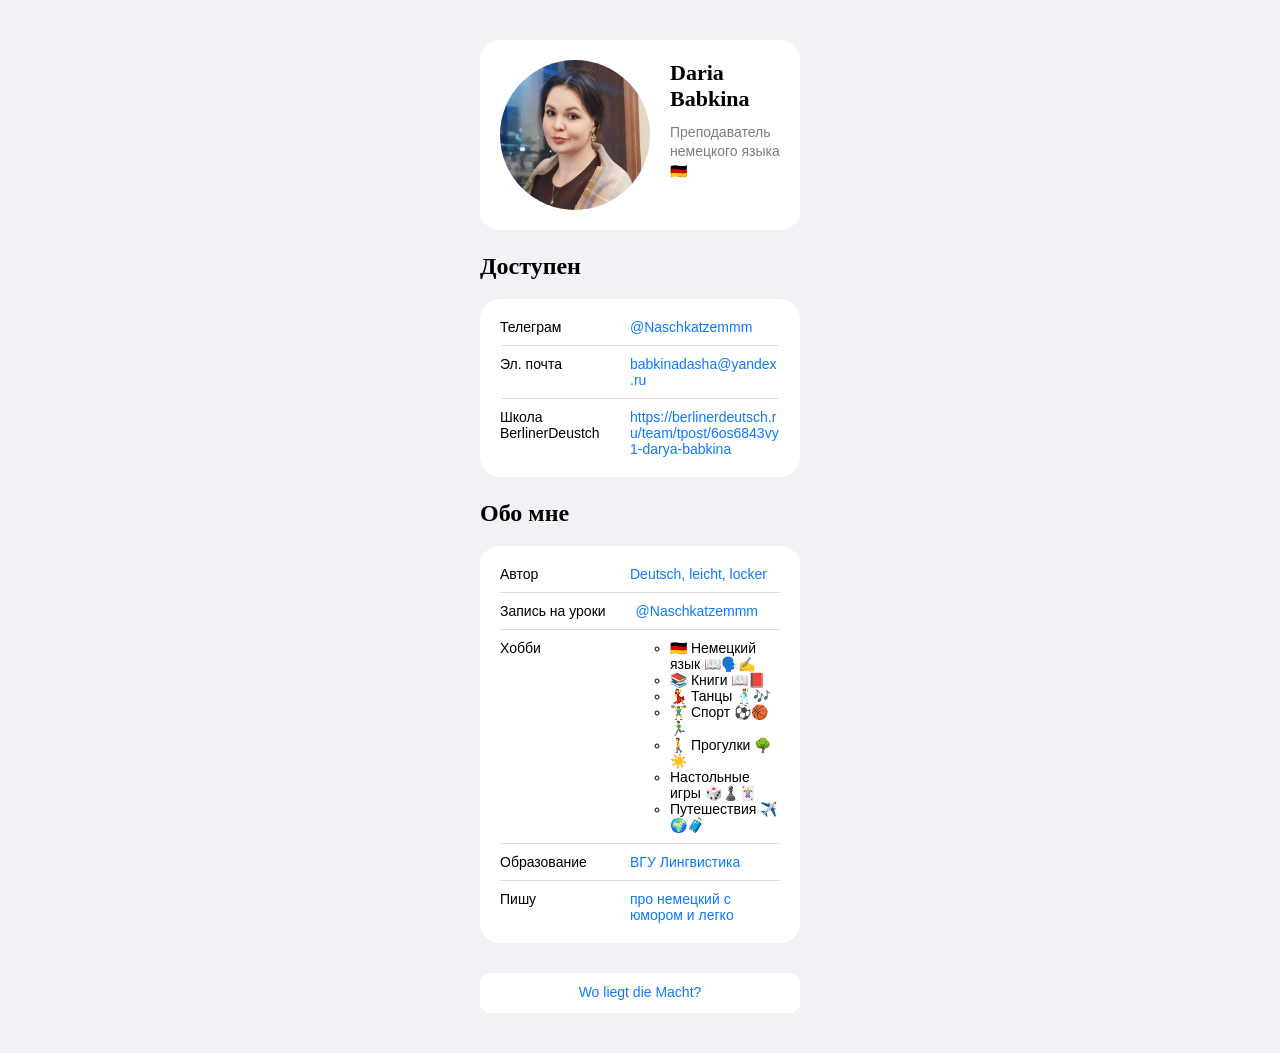
==== index.html @ f6b87186 "File for my page" ====
<!DOCTYPE html>
<html lang="en">
  <head>
    <meta charset="UTF-8" />
    <meta http-equiv="X-UA-Compatible" content="IE=edge" />
    <meta name="viewport" content="width=device-width, initial-scale=1.0" />
    <link href="./normalize.css" rel="stylesheet" />
    <link href="./ios.css" rel="stylesheet" />
    <title>Document</title>
  </head>
  <body>
    <header class="header">
      <img src="./ich.jpg" alt="avatar" class="header__avatar" />
      <div class="header__textContainer">
        <h1 class="header__title">Daria Babkina</h1>
        <h3 class="header__subtitle">Преподаватель немецкого языка🇩🇪</h3>
      </div>
    </header>
    <main>
      <section class="links">
        <h2 class="links__header">Доступен</h2>
        <ul class="links__container">
          <li class="links__link">
            <p class="links__title">Телеграм</p>
            <a class="linsk__link" href="@Naschkatzemmm">@Naschkatzemmm</a>
          </li>
          <li class="links__link">
            <p class="links__title">Эл. почта</p>
            <a class="linsk__link" href="@Naschkatzemmm"
              >babkinadasha@yandex.ru</a
            >
          </li>
          <li class="links__link">
            <p class="links__title">Школа BerlinerDeustch</p>
            <a class="linsk__link" href="@Naschkatzemmm"
              >https://berlinerdeutsch.ru/team/tpost/6os6843vy1-darya-babkina</a
            >
          </li>
        </ul>
      </section>
      <section class="links">
        <h2 class="links__header">Обо мне</h2>
        <ul class="links__container">
          <li class="links__link">
            <p class="links__title">Автор</p>
            <a class="linsk__link" href="@deutsch_leicht_locker">Deutsch, leicht, locker</a>
          </li>
          <li class="links__link">
            <p class="links__title">Запись на уроки</p>
            <a class="linsk__link" href="@Naschkatzemmm">@Naschkatzemmm</a>
          </li>
          <li class="links__link">
            <p class="links__title">Хобби</p>
            <ul>
              <li>🇩🇪 Немецкий язык 📖🗣️✍️</li>
              <li>📚 Книги 📖📕</li>
              <li>💃 Танцы 🕺🎶</li>
              <li>🏋️‍♂️ Спорт ⚽🏀🏃‍♂️</li>
              <li>🚶 Прогулки 🌳☀️</li>
              <li>Настольные игры 🎲♟️🃏</li>
              <li>Путешествия ✈️ 🌍🧳</li>
            </ul>
          </li>
          <li class="links__link">
            <p class="links__title">Образование</p>
            <a class="linsk__link" href="@Naschkatzemmm">ВГУ Лингвистика</a>
          </li>
          <li class="links__link">
            <p class="links__title">Пишу</p>
            <a class="linsk__link" href="@deutsch_leicht_locker">про немецкий с юмором и легко</a>
          </li>
        </ul>
      </section>
    </main>
   <footer>
      <button type = "button" class="button-link" href=""> Wo liegt die Macht?  </button>
    </footer>
    <script type="text/javascript" src="js.js"></script>
  </body>
</html>
---- ios.css ----
body {
  font-family: "Helvetica";
  background-color: #f2f1f6;
  color: #000000;
  display: flex;
  flex-direction: column;
  justify-content: center;
  align-items: center;
}

.header {
  box-sizing: border-box;
  margin: 40px 0 20px 0;
  display: flex;

  width: 320px;
  column-gap: 20px;
  row-gap: 10px;
  border-radius: 20px;
  padding: 20px;
  background-color: #ffffff;
}

.header__textContainer {
  display: flex;
  flex-direction: column;
  gap: 10px;
}

.header__avatar {
  border-radius: 50%;
  width: 150px;
  height: 150px;
}

.header__title {
  margin: 0;
  font-weight: 700;
  font-size: 22px;
  line-height: 1.2;
  font-family: "Helvetica Neue";
  align-items: center;
}

.header__subtitle {
  color: #7d7d7f;
  font-weight: 400;
  font-size: 14px;
  line-height: 1.4;
  margin: 0;
}

.links {
  width: 320px;
  margin-bottom: 20px;
}

.links__header {
  font-size: 24px;
  line-height: 1.4;
  margin: 0 0 15px 0;
  font-family: "Helvetica Neue";
}

.links__container {
  list-style-type: none;
  background: #ffffff;
  border-radius: 20px;
  display: flex;
  flex-direction: column;
  align-items: flex-start;
  padding: 20px 20px 10px;
  gap: 10px;
  flex: none;
  order: 1;
  flex-grow: 0;
  box-sizing: border-box;
  margin: 0;
}

.links__link,
.links__title {
  font-size: 14px;
  font-size: 1.4;
}

.links__link {
  display: flex;
  flex-direction: row;
  align-items: flex-start;
  padding: 0px 0px 10px;
  gap: 30px;
  border-bottom: 1px solid #dedede;
  width: 280px;
}

.links__link:last-child {
  border-bottom: none;
}

.linsk__link,
.links__link:visited {
  text-decoration: none;
  color: #0c79ff;
}

.links__title {
  margin: 0;
  min-width: 100px;
}

footer {
  margin: 0 0 40px 0;
}
.button-link {
  margin-top: 10px;
  box-sizing: border-box;
  display: flex;
  flex-direction: row;
  justify-content: center;
  align-items: center;
  padding: 10px;
  width: 320px;
  background: #ffffff;
  border-radius: 10px;

  font-size: 14px;
  line-height: 1.4;

  color: #0c79ff;
  text-decoration: none;
}

button {
  border: 0;
}

.linsk__link {
  word-break: break-word; /* Позволяет разрывать слова */
  overflow-wrap: break-word; /* Альтернативный вариант */
  display: block; /* Чтобы ссылка занимала всю ширину родительского контейнера */
  max-width: 100%; /* Ограничение ширины */
}
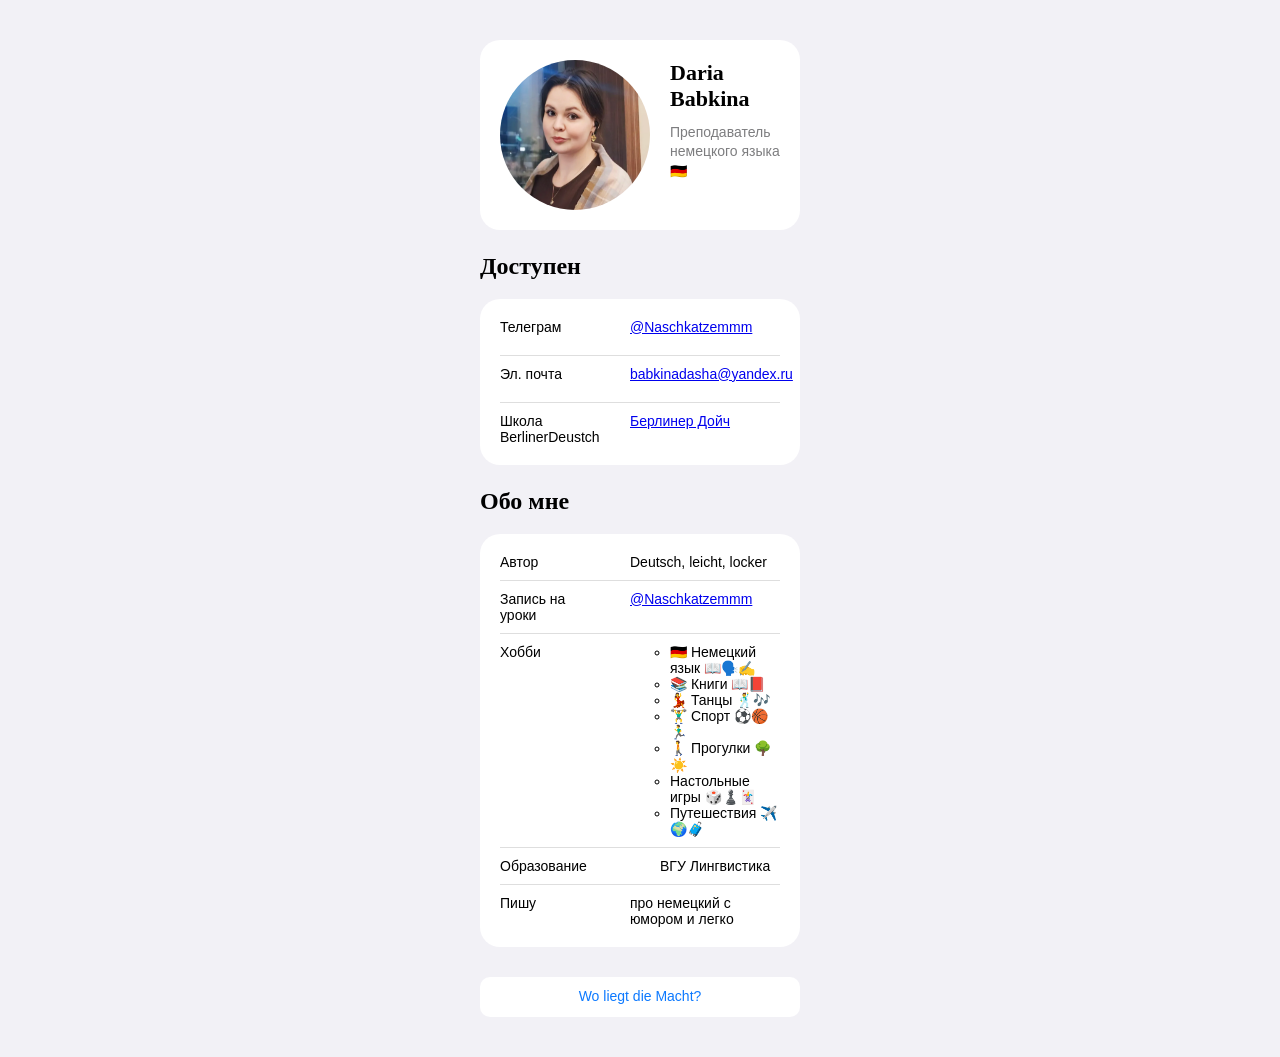
==== commit bc44026f: "My Profil1" ====
--- a/index.html
+++ b/index.html
@@ -22,19 +22,15 @@
         <ul class="links__container">
           <li class="links__link">
             <p class="links__title">Телеграм</p>
-            <a class="linsk__link" href="@Naschkatzemmm">@Naschkatzemmm</a>
+            <a class="links__link" href="https://t.me/Naschkatzemmm" target="_blank">@Naschkatzemmm</a>
           </li>
           <li class="links__link">
             <p class="links__title">Эл. почта</p>
-            <a class="linsk__link" href="@Naschkatzemmm"
-              >babkinadasha@yandex.ru</a
-            >
+            <a class="links__link" href="mailto:babkinadasha@yandex.ru">babkinadasha@yandex.ru</a>
           </li>
           <li class="links__link">
             <p class="links__title">Школа BerlinerDeustch</p>
-            <a class="linsk__link" href="@Naschkatzemmm"
-              >https://berlinerdeutsch.ru/team/tpost/6os6843vy1-darya-babkina</a
-            >
+            <a class="links__link" href="https://berlinerdeutsch.ru/team/tpost/6os6843vy1-darya-babkina" target="_blank">Берлинер Дойч</a>
           </li>
         </ul>
       </section>
@@ -43,11 +39,11 @@
         <ul class="links__container">
           <li class="links__link">
             <p class="links__title">Автор</p>
-            <a class="linsk__link" href="@deutsch_leicht_locker">Deutsch, leicht, locker</a>
+            <a class>Deutsch, leicht, locker</a>
           </li>
           <li class="links__link">
             <p class="links__title">Запись на уроки</p>
-            <a class="linsk__link" href="@Naschkatzemmm">@Naschkatzemmm</a>
+            <a class="links__link" href="https://t.me/Naschkatzemmm" target="_blank">@Naschkatzemmm</a>
           </li>
           <li class="links__link">
             <p class="links__title">Хобби</p>
@@ -63,17 +59,17 @@
           </li>
           <li class="links__link">
             <p class="links__title">Образование</p>
-            <a class="linsk__link" href="@Naschkatzemmm">ВГУ Лингвистика</a>
+            <a class= ></a>ВГУ Лингвистика</a>
           </li>
           <li class="links__link">
             <p class="links__title">Пишу</p>
-            <a class="linsk__link" href="@deutsch_leicht_locker">про немецкий с юмором и легко</a>
+            <a class=>про немецкий с юмором и легко</a>
           </li>
         </ul>
       </section>
     </main>
    <footer>
-      <button type = "button" class="button-link" href=""> Wo liegt die Macht?  </button>
+    <button type = "button" class="button-link" href=""> Wo liegt die Macht?  </button>
     </footer>
     <script type="text/javascript" src="js.js"></script>
   </body>
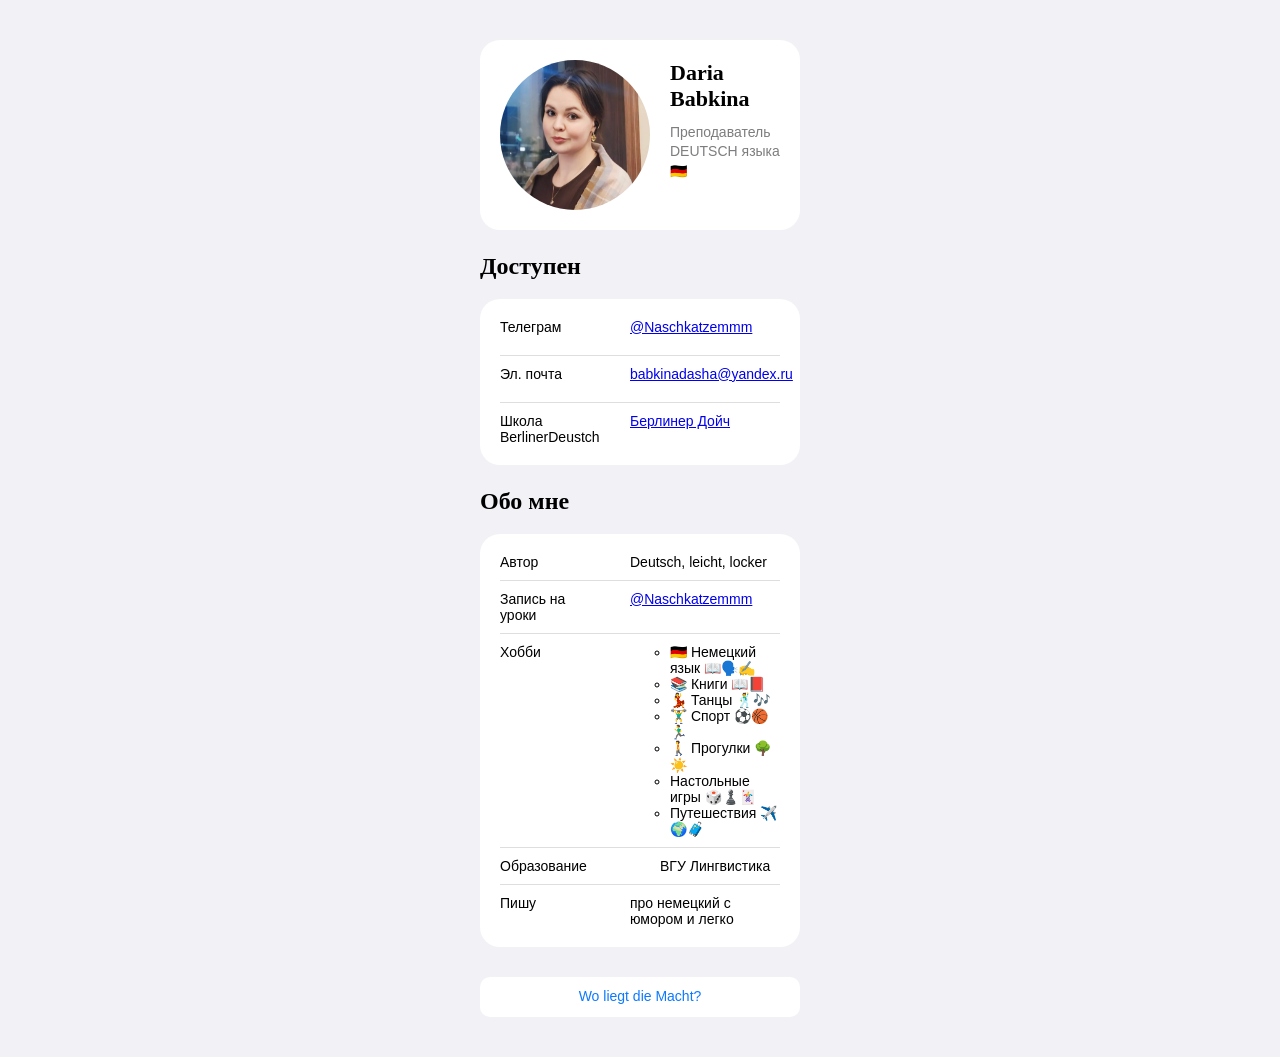
==== commit 6837f0d3: "Add files via upload" ====
--- a/index.html
+++ b/index.html
@@ -13,7 +13,7 @@
       <img src="./ich.jpg" alt="avatar" class="header__avatar" />
       <div class="header__textContainer">
         <h1 class="header__title">Daria Babkina</h1>
-        <h3 class="header__subtitle">Преподаватель немецкого языка🇩🇪</h3>
+        <h3 class="header__subtitle">Преподаватель DEUTSCH языка🇩🇪</h3>
       </div>
     </header>
     <main>
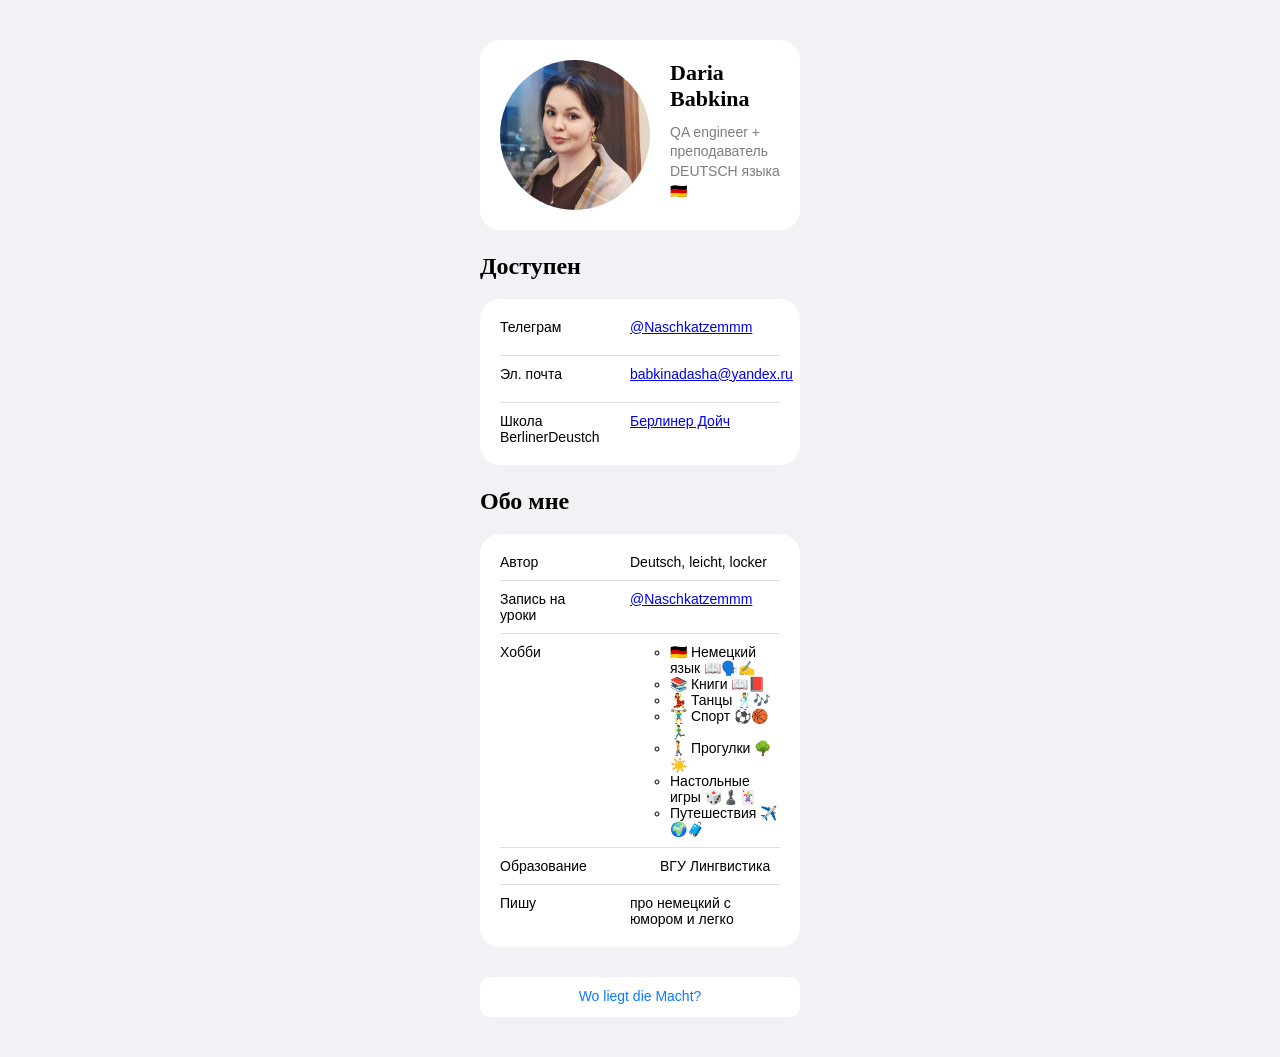
==== commit a5eb4aa5: "добавила информацию про QA" ====
--- a/index.html
+++ b/index.html
@@ -13,7 +13,7 @@
       <img src="./ich.jpg" alt="avatar" class="header__avatar" />
       <div class="header__textContainer">
         <h1 class="header__title">Daria Babkina</h1>
-        <h3 class="header__subtitle">Преподаватель DEUTSCH языка🇩🇪</h3>
+        <h3 class="header__subtitle">QA engineer + преподаватель DEUTSCH языка🇩🇪</h3>
       </div>
     </header>
     <main>
